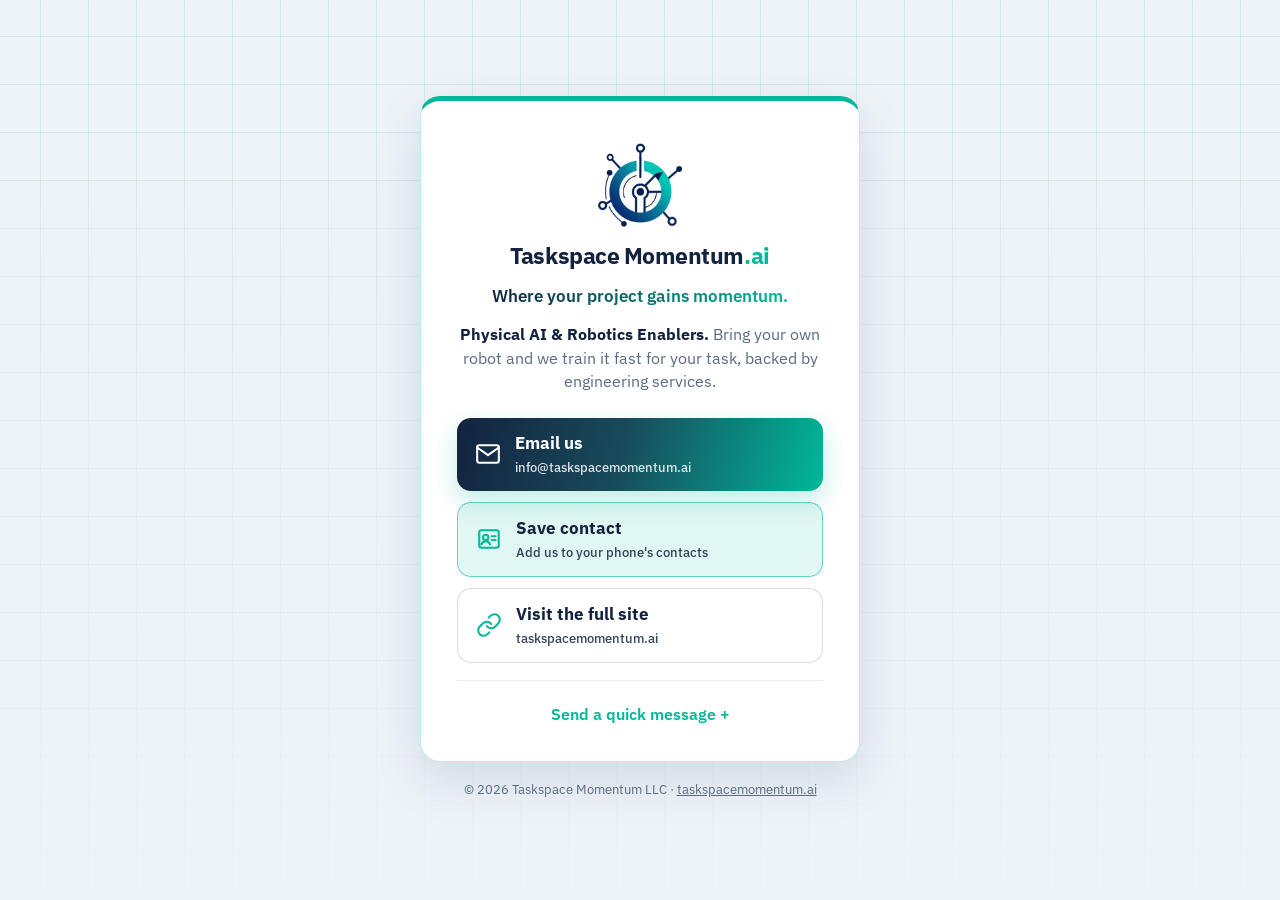
==== connect/index.html @ 2b80f9e9 "Add /connect/ QR landing page for business cards - connect/index.html: minimal mobile-first landing " ====
<!DOCTYPE html>
<html lang="en">
<head>
  <meta charset="utf-8" />
  <meta name="viewport" content="width=device-width, initial-scale=1" />
  <title>Connect | Taskspace Momentum.ai</title>
  <meta name="description" content="Contact Taskspace Momentum.ai. Physical AI &amp; Robotics Enablers: bring your own robot and we train it fast for your task, backed by engineering services. Email info@taskspacemomentum.ai." />
  <meta property="og:title" content="Connect | Taskspace Momentum.ai" />
  <meta property="og:description" content="Contact Taskspace Momentum.ai. Physical AI &amp; Robotics Enablers: bring your own robot and we train it fast for your task, backed by engineering services. Email info@taskspacemomentum.ai." />
  <meta property="og:image" content="../assets/logo-icon.png" />
  <link rel="icon" href="../assets/favicon.ico" sizes="any" />
  <link rel="icon" type="image/png" sizes="32x32" href="../assets/favicon-32.png" />
  <link rel="icon" type="image/png" sizes="64x64" href="../assets/logo-icon-64.png" />
  <link rel="apple-touch-icon" href="../assets/apple-touch-icon.png" />
  <link rel="preconnect" href="https://fonts.googleapis.com" />
  <link rel="preconnect" href="https://fonts.gstatic.com" crossorigin />
  <link href="https://fonts.googleapis.com/css2?family=IBM+Plex+Sans:wght@400;500;600;700&amp;display=swap" rel="stylesheet" />
  <link rel="stylesheet" href="../assets/site.css" />
</head>
<body class="connect-body">
  <main class="connect grid-bg">
    <div class="connect-card">
      <a class="connect-brand" href="../index.html" aria-label="Taskspace Momentum.ai home">
        <img src="../assets/logo-icon-256.png" width="88" height="88" alt="" />
        <span>Taskspace Momentum<span class="dot-ai">.ai</span></span>
      </a>
      <p class="connect-tagline">Where your project gains momentum.</p>
      <p class="connect-value"><strong>Physical AI &amp; Robotics Enablers.</strong> Bring your own robot and we train it fast for your task, backed by engineering services.</p>
      <div class="connect-actions">
        <a class="cbtn cbtn-primary" href="mailto:info@taskspacemomentum.ai"><svg viewBox="0 0 24 24" aria-hidden="true"><path d="M4 4h16c1.1 0 2 .9 2 2v12c0 1.1-.9 2-2 2H4c-1.1 0-2-.9-2-2V6c0-1.1.9-2 2-2z"/><polyline points="22,6 12,13 2,6"/></svg><span>Email us<small>info@taskspacemomentum.ai</small></span></a>
        <a class="cbtn cbtn-secondary" href="taskspace-momentum.vcf" download="Taskspace-Momentum.vcf" type="text/vcard"><svg viewBox="0 0 24 24" aria-hidden="true"><rect x="3" y="4" width="18" height="16" rx="2"/><circle cx="9" cy="10.5" r="2.5"/><path d="M5 17c.6-2 2.1-3 4-3s3.4 1 4 3"/><path d="M14.5 9.5H18M14.5 13H18"/></svg><span>Save contact<small>Add us to your phone's contacts</small></span></a>
        <a class="cbtn cbtn-ghost" href="../index.html"><svg viewBox="0 0 24 24" aria-hidden="true"><path d="M10 13a5 5 0 0 0 7.54.54l3-3a5 5 0 0 0-7.07-7.07l-1.72 1.71"/><path d="M14 11a5 5 0 0 0-7.54-.54l-3 3a5 5 0 0 0 7.07 7.07l1.71-1.71"/></svg><span>Visit the full site<small>taskspacemomentum.ai</small></span></a>
      </div>
      <details class="connect-form">
        <summary>Send a quick message</summary>
        <!-- Static site: this form opens the visitor's mail client via mailto: (same approach as the main site). -->
        <form action="mailto:info@taskspacemomentum.ai" method="post" enctype="text/plain">
          <div class="field"><label for="c-name">Name</label><input id="c-name" name="name" type="text" autocomplete="name" placeholder="Your name" required /></div>
          <div class="field"><label for="c-email">Email</label><input id="c-email" name="email" type="email" autocomplete="email" placeholder="your@email.com" required /></div>
          <div class="field"><label for="c-msg">Message</label><textarea id="c-msg" name="message" placeholder="Your robot, your task, or your engineering challenge" required></textarea></div>
          <button class="btn-submit" type="submit">Send message</button>
        </form>
      </details>
    </div>
    <p class="connect-foot">&copy; 2026 Taskspace Momentum LLC &middot; <a href="../index.html">taskspacemomentum.ai</a></p>
  </main>
</body>
</html>
---- assets/site.css ----
/* Taskspace Momentum.ai — shared site styles (index, services, products) */
:root {
  --navy: #13233f;
  --navy-deep: #0b1628;
  --teal: #00b89a;
  --teal-bright: #1ad4b0;
  --teal-soft: rgba(0, 184, 154, 0.12);
  --cyan: #7ee0ff;
  --grid: rgba(0, 184, 154, 0.18);
  --ink: #13233f;
  --muted: #5a6a80;
  --bg: #eef3f8;
  --bg-soft: #f7fafc;
  --card: #ffffff;
  --line: rgba(19, 35, 63, 0.09);
  --radius: 14px;
  --shadow: 0 18px 50px rgba(19, 35, 63, 0.12);
}
* { box-sizing: border-box; }
html { scroll-behavior: smooth; scroll-padding-top: 84px; }
body {
  margin: 0;
  font-family: "IBM Plex Sans", system-ui, -apple-system, "Segoe UI", sans-serif;
  color: var(--ink);
  background: var(--bg-soft);
  line-height: 1.55;
}
a { color: var(--teal); }
img, video { max-width: 100%; display: block; }

/* grid floor */
.grid-bg {
  background-color: var(--bg);
  background-image:
    linear-gradient(180deg, rgba(238,243,248,0.2) 0%, rgba(238,243,248,0.95) 100%),
    linear-gradient(var(--grid) 1px, transparent 1px),
    linear-gradient(90deg, var(--grid) 1px, transparent 1px);
  background-size: auto, 48px 48px, 48px 48px;
  background-position: center, center bottom, center bottom;
}

/* ---------- header ---------- */
.site-header {
  position: sticky; top: 0; z-index: 20;
  display: flex; justify-content: space-between; align-items: center; gap: 1rem;
  padding: 0.7rem 5%;
  background: rgba(255,255,255,0.94);
  backdrop-filter: blur(10px);
  border-bottom: 1px solid var(--line);
}
.brand {
  display: flex; align-items: center; gap: 0.6rem; flex-shrink: 0;
  text-decoration: none; color: var(--navy);
  font-weight: 700; font-size: 1.12rem; letter-spacing: -0.02em;
}
.brand-icon { width: 44px; height: 44px; }
.dot-ai { color: var(--teal); }
.site-nav { display: flex; flex-wrap: wrap; justify-content: flex-end; gap: 0.25rem 1.05rem; }
.site-nav a {
  text-decoration: none; color: var(--muted);
  font-size: 0.92rem; font-weight: 500; padding: 0.25rem 0;
  border-bottom: 2px solid transparent;
}
.site-nav a:hover { color: var(--navy); }
.site-nav a[aria-current="page"] { color: var(--navy); border-bottom-color: var(--teal); }
.site-nav a.nav-cta {
  color: #fff; background: var(--navy); padding: 0.35rem 0.85rem; border-radius: 8px; border: 0;
}
.site-nav a.nav-cta:hover { background: #1c3358; }
@media (max-width: 960px) {
  .site-header { flex-direction: column; align-items: flex-start; }
  .site-nav { justify-content: flex-start; overflow-x: auto; flex-wrap: nowrap; width: 100%; padding-bottom: 0.2rem; }
  .site-nav a { white-space: nowrap; }
  html { scroll-padding-top: 120px; }
}

/* ---------- hero ---------- */
.hero {
  display: grid; gap: 2.5rem; align-items: center;
  padding: 3.25rem 5% 3rem;
  grid-template-columns: 1fr 1fr;
}
@media (max-width: 900px) { .hero { grid-template-columns: 1fr; padding-top: 2.25rem; } }
.eyebrow {
  display: inline-flex; gap: 0.5rem; flex-wrap: wrap;
  text-transform: uppercase; letter-spacing: 0.08em;
  font-size: 0.74rem; font-weight: 600; color: var(--teal);
}
.hero-badge {
  display: inline-flex; align-items: center; gap: 0.5rem;
  padding: 0.35rem 0.8rem; border-radius: 999px;
  background: #fff; border: 1px solid rgba(0,184,154,0.35);
  color: var(--navy); font-size: 0.8rem; font-weight: 600;
}
.hero-badge::before { content: ""; width: 8px; height: 8px; border-radius: 50%; background: var(--teal); }
h1 {
  font-size: clamp(2.2rem, 4.6vw, 3.4rem);
  line-height: 1.1; margin: 0.9rem 0 1rem;
  letter-spacing: -0.035em; color: var(--navy);
}
.gradient-text {
  background: linear-gradient(105deg, var(--navy) 10%, var(--teal) 90%);
  -webkit-background-clip: text; background-clip: text; color: transparent;
}
.sub { font-size: 1.15rem; color: var(--muted); max-width: 37rem; margin: 0 0 0.75rem; }
.sub strong { color: var(--navy); font-weight: 600; }
.hero-points { list-style: none; padding: 0; margin: 1.1rem 0 0; display: grid; gap: 0.45rem; }
.hero-points li { position: relative; padding-left: 1.6rem; color: var(--ink); font-size: 0.98rem; }
.hero-points li::before {
  content: ""; position: absolute; left: 0; top: 0.45rem; width: 0.8rem; height: 0.8rem; border-radius: 50%;
  background: conic-gradient(from 210deg, var(--navy) 0 50%, var(--teal) 50% 100%);
}
.cta-row { display: flex; flex-wrap: wrap; gap: 0.75rem; margin-top: 1.6rem; }
.cta {
  display: inline-block; padding: 0.8rem 1.3rem; border-radius: 8px;
  text-decoration: none; font-weight: 600; font-size: 0.95rem;
}
.cta-primary {
  background: linear-gradient(105deg, var(--navy), #184a5c 45%, var(--teal));
  color: #fff; box-shadow: 0 10px 24px rgba(0,184,154,0.25);
}
.cta-secondary { background: #fff; color: var(--navy); border: 1px solid rgba(19,35,63,0.15); }

.hero-media { display: flex; justify-content: center; }
.media-card {
  position: relative; overflow: hidden; border-radius: var(--radius);
  background: #fff; box-shadow: var(--shadow);
  border: 1px solid rgba(19,35,63,0.06);
}
.hero-media { align-self: center; }
/* Full, uncropped portrait frame (448x672): element aspect matches the video and object-fit is contain. */
.hero-video-card { width: 100%; max-width: 540px; background: #d9dbe6; }
.hero-video-card video { width: 100%; height: auto; aspect-ratio: 448 / 672; object-fit: contain; background: #d9dbe6; }
@media (max-width: 900px) { .hero-video-card { max-width: 480px; } }

/* page header (inner pages) */
.page-hero { padding: 3rem 5% 2.5rem; }
.page-hero h1 { font-size: clamp(2rem, 4vw, 2.9rem); max-width: 48rem; }
.page-hero .sub { max-width: 46rem; }
.chip-nav { display: flex; flex-wrap: wrap; gap: 0.5rem; margin-top: 1.4rem; }
.chip-nav a {
  padding: 0.38rem 0.85rem; border-radius: 999px; text-decoration: none;
  background: #fff; border: 1px solid rgba(0,184,154,0.3);
  color: var(--navy); font-size: 0.84rem; font-weight: 600;
}
.chip-nav a:hover { border-color: var(--teal); }

/* strip */
.strip {
  display: flex; flex-wrap: wrap; gap: 0.6rem; padding: 1rem 5%;
  background: #fff; border-block: 1px solid rgba(19,35,63,0.06);
}
.strip span {
  padding: 0.4rem 0.85rem; border-radius: 999px;
  background: linear-gradient(180deg, #fff, var(--bg));
  border: 1px solid rgba(0,184,154,0.25);
  color: var(--navy); font-size: 0.82rem; font-weight: 600;
}

/* sections */
section { padding: 3.5rem 5%; }
.section-tag {
  display: block; margin-bottom: 0.4rem;
  text-transform: uppercase; letter-spacing: 0.08em; font-size: 0.72rem; font-weight: 700; color: var(--teal);
}
h2 { letter-spacing: -0.025em; color: var(--navy); margin: 0 0 0.75rem; font-size: 1.8rem; line-height: 1.2; }
h3 { color: var(--navy); }
.lead { color: var(--muted); max-width: 44rem; margin: 0 0 1.75rem; font-size: 1.03rem; }
.section-foot { margin-top: 1.5rem; }
.text-link { font-weight: 600; text-decoration: none; }
.text-link:hover { text-decoration: underline; }

.grid { display: grid; gap: 1.15rem; grid-template-columns: repeat(auto-fit, minmax(250px, 1fr)); }
.grid-3 { display: grid; gap: 1.15rem; grid-template-columns: repeat(3, 1fr); }
.grid-2 { display: grid; gap: 1.15rem; grid-template-columns: repeat(2, 1fr); }
@media (max-width: 1000px) { .grid-3 { grid-template-columns: repeat(2, 1fr); } }
@media (max-width: 680px) { .grid-3, .grid-2 { grid-template-columns: 1fr; } }

.card {
  background: var(--card); padding: 1.4rem 1.45rem; border-radius: var(--radius);
  border: 1px solid rgba(19,35,63,0.07); box-shadow: 0 8px 24px rgba(19,35,63,0.04);
}
.card h3 { margin: 0 0 0.45rem; font-size: 1.06rem; }
.card p { margin: 0; color: var(--muted); font-size: 0.94rem; }
.card ul { margin: 0.75rem 0 0; padding-left: 1.1rem; color: var(--muted); font-size: 0.92rem; }
.card ul li { margin: 0.2rem 0; }
.card .ico {
  width: 40px; height: 40px; border-radius: 10px; margin-bottom: 0.9rem;
  background: linear-gradient(135deg, var(--navy), var(--teal));
  display: grid; place-items: center;
}
.card .ico svg { width: 22px; height: 22px; stroke: #fff; fill: none; stroke-width: 1.8; stroke-linecap: round; stroke-linejoin: round; }

/* what-we-do tiles */
.tile { position: relative; transition: transform .15s ease, box-shadow .15s ease; }
.tile:hover { transform: translateY(-2px); box-shadow: 0 14px 34px rgba(19,35,63,0.09); }
.tile .tile-num { position: absolute; top: 1.2rem; right: 1.3rem; font-size: 0.75rem; font-weight: 700; color: rgba(19,35,63,0.25); }

.split { display: grid; gap: 2.25rem; align-items: center; grid-template-columns: 1fr 1fr; }
@media (max-width: 900px) { .split { grid-template-columns: 1fr; } }

.phases { counter-reset: step; list-style: none; padding: 0; margin: 0; }
.phases li {
  position: relative; padding: 0.9rem 0 0.9rem 3rem;
  border-bottom: 1px solid var(--line); color: var(--muted);
}
.phases li::before {
  counter-increment: step; content: counter(step);
  position: absolute; left: 0; top: 0.85rem;
  width: 1.75rem; height: 1.75rem; border-radius: 50%;
  background: linear-gradient(135deg, var(--navy), var(--teal));
  color: #fff; font-size: 0.8rem; font-weight: 700;
  display: grid; place-items: center;
}
.phases strong { color: var(--navy); }

.diagram-card { padding: 1.4rem; background: #fff; }
.diagram-card svg { width: 100%; height: auto; display: block; }
.diagram-card figcaption { font-size: 0.85rem; color: var(--muted); margin-top: 0.6rem; }

/* accelerator */
.accel-wrap { padding: 3.5rem 5%; }
.accel {
  margin: 0; padding: 2.5rem;
  background-image: linear-gradient(135deg, #fff 60%, rgba(0,184,154,0.07)); border-radius: calc(var(--radius) + 4px);
  background: #fff; border: 1px solid rgba(0,184,154,0.3); box-shadow: var(--shadow);
}
.accel-steps { list-style: none; padding: 0; margin: 1.5rem 0 0; display: grid; gap: 0.9rem; grid-template-columns: repeat(5, 1fr); counter-reset: acc; }
.accel-steps li {
  position: relative; padding: 1rem 1rem 1.05rem; border-radius: 12px;
  background: var(--bg-soft); border: 1px solid var(--line);
  font-size: 0.9rem; color: var(--muted);
}
.accel-steps li::before {
  counter-increment: acc; content: "0" counter(acc);
  display: block; font-weight: 700; color: var(--teal); font-size: 0.8rem; margin-bottom: 0.3rem;
}
.accel-steps strong { display: block; color: var(--navy); font-size: 0.98rem; margin-bottom: 0.2rem; }
@media (max-width: 1000px) { .accel-steps { grid-template-columns: repeat(2, 1fr); } }
@media (max-width: 600px) { .accel-steps { grid-template-columns: 1fr; } .accel { padding: 1.6rem; } }

/* products */
.status {
  display: inline-block; margin-bottom: 0.7rem; padding: 0.22rem 0.6rem; border-radius: 999px;
  background: var(--teal-soft); color: #00806b; font-size: 0.72rem; font-weight: 700;
  letter-spacing: 0.05em; text-transform: uppercase;
}
.product { display: flex; flex-direction: column; align-items: flex-start; }
.product > * { max-width: 100%; }
.product .product-cta { margin-top: auto; padding-top: 1rem; }
.note {
  margin-top: 1.5rem; padding: 0.9rem 1.1rem; border-left: 3px solid var(--teal);
  background: #fff; border-radius: 0 10px 10px 0; color: var(--muted); font-size: 0.9rem;
}

/* CTA band */
.cta-band {
  margin: 1rem 5% 3.5rem; padding: 2.25rem;
  border-radius: calc(var(--radius) + 4px);
  background: linear-gradient(120deg, var(--navy-deep), #163a4a 40%, #0e6b5c);
  color: #fff; box-shadow: var(--shadow);
}
.cta-band h2 { color: #fff; }
.cta-band p { color: rgba(255,255,255,0.84); max-width: 38rem; margin: 0; }
.cta-band .cta-primary { background: #fff; color: var(--navy); box-shadow: none; }
.cta-band .cta-secondary { background: transparent; color: #fff; border-color: rgba(255,255,255,0.4); }

/* ---------- contact ---------- */
.contact { padding: 4rem 5%; }
.contact-head { text-align: center; margin-bottom: 2.5rem; }
.contact-head h2 { font-size: 2.1rem; margin-bottom: 0.5rem; }
.contact-head p { color: var(--muted); margin: 0 auto; font-size: 1.08rem; }
.contact-grid {
  display: grid; gap: 1.75rem; grid-template-columns: 0.9fr 1.1fr;
  max-width: 1080px; margin: 0 auto; align-items: start;
}
@media (max-width: 860px) { .contact-grid { grid-template-columns: 1fr; } }
.contact-list { display: grid; gap: 1rem; }
.contact-item {
  display: flex; align-items: center; gap: 1rem;
  background: #fff; border: 1px solid rgba(19,35,63,0.08); border-radius: var(--radius);
  padding: 1.1rem 1.2rem; box-shadow: 0 8px 24px rgba(19,35,63,0.04);
}
.contact-ico {
  flex-shrink: 0; width: 44px; height: 44px; border-radius: 10px;
  background: var(--teal-soft); display: grid; place-items: center;
}
.contact-ico svg { width: 21px; height: 21px; stroke: var(--teal); fill: none; stroke-width: 1.9; stroke-linecap: round; stroke-linejoin: round; }
.contact-label { display: block; font-size: 0.72rem; font-weight: 700; letter-spacing: 0.08em; text-transform: uppercase; color: var(--muted); }
.contact-value { display: block; color: var(--navy); font-weight: 600; font-size: 0.98rem; word-break: break-word; text-decoration: none; }
a.contact-value:hover { color: var(--teal); }
.form-card {
  background: #fff; border: 1px solid rgba(19,35,63,0.08); border-radius: var(--radius);
  padding: 1.75rem; box-shadow: var(--shadow);
}
.field { display: grid; gap: 0.4rem; margin-bottom: 1.1rem; }
.field label { font-size: 0.88rem; font-weight: 600; color: var(--navy); }
.field input, .field textarea {
  width: 100%; font: inherit; font-size: 0.95rem; color: var(--ink);
  padding: 0.72rem 0.85rem; border-radius: 8px;
  border: 1px solid rgba(19,35,63,0.16); background: var(--bg-soft);
}
.field textarea { min-height: 150px; resize: vertical; }
.field input:focus, .field textarea:focus { outline: none; border-color: var(--teal); box-shadow: 0 0 0 3px rgba(0,184,154,0.18); background: #fff; }
.field-row { display: grid; gap: 1rem; grid-template-columns: 1fr 1fr; }
@media (max-width: 560px) { .field-row { grid-template-columns: 1fr; } }
.btn-submit {
  width: 100%; padding: 0.9rem 1rem; border: 0; border-radius: 8px; cursor: pointer;
  background: var(--navy); color: #fff; font: inherit; font-weight: 600; font-size: 1rem;
}
.btn-submit:hover { background: #1c3358; }
.form-note { margin: 0.75rem 0 0; font-size: 0.8rem; color: var(--muted); text-align: center; }

/* ---------- footer ---------- */
.site-footer { padding: 2.5rem 5% 1.5rem; font-size: 0.88rem; color: var(--muted); border-top: 1px solid var(--line); background: #fff; }
.footer-grid { display: grid; gap: 2rem; grid-template-columns: 1.5fr 0.9fr 1.1fr 1.1fr; }
@media (max-width: 960px) { .footer-grid { grid-template-columns: 1fr 1fr; } }
@media (max-width: 560px) { .footer-grid { grid-template-columns: 1fr; } }
.footer-brand { display: flex; align-items: center; gap: 0.55rem; font-weight: 700; font-size: 1.05rem; color: var(--navy); text-decoration: none; }
.footer-brand img { width: 36px; height: 36px; }
.footer-tagline { margin: 0.6rem 0 0.3rem; color: var(--navy); font-weight: 600; }
.site-footer h4 { margin: 0 0 0.6rem; color: var(--navy); font-size: 0.8rem; text-transform: uppercase; letter-spacing: 0.08em; }
.site-footer ul { list-style: none; padding: 0; margin: 0; display: grid; gap: 0.35rem; }
.site-footer ul a { color: var(--muted); text-decoration: none; }
.site-footer ul a:hover { color: var(--teal); }
.footer-legal { margin-top: 2rem; padding-top: 1.1rem; border-top: 1px solid var(--line); display: flex; flex-wrap: wrap; gap: 0.75rem; justify-content: space-between; font-size: 0.82rem; }

/* what-we-do cards (structure ported from the original repo: icon left, body right) */
.svc-card { display: flex; gap: 1.1rem; align-items: flex-start; position: relative; overflow: hidden; transition: transform .15s ease, box-shadow .15s ease; }
.svc-card::before { content: ""; position: absolute; top: 0; left: 0; right: 0; height: 3px; background: linear-gradient(90deg, var(--navy), var(--teal)); opacity: 0; transition: opacity .15s ease; }
.svc-card:hover { transform: translateY(-3px); box-shadow: 0 14px 34px rgba(19,35,63,0.09); }
.svc-card:hover::before { opacity: 1; }
.svc-ico { flex-shrink: 0; width: 44px; height: 44px; border-radius: 10px; display: grid; place-items: center; background: var(--bg-soft); border: 1px solid var(--line); color: var(--teal); }
.svc-card:hover .svc-ico { background: var(--navy); color: var(--teal-bright); border-color: var(--navy); }
.svc-ico svg { width: 22px; height: 22px; stroke: currentColor; fill: none; stroke-width: 1.6; stroke-linecap: round; stroke-linejoin: round; }

/* accelerator extras */
.accel-badge { display: inline-flex; align-items: center; gap: 0.45rem; margin-bottom: 0.9rem; padding: 0.35rem 0.85rem; border-radius: 999px; background: var(--navy); color: #fff; font-size: 0.74rem; font-weight: 700; letter-spacing: 0.06em; text-transform: uppercase; }
.accel-badge svg { width: 16px; height: 16px; stroke: var(--teal-bright); fill: none; stroke-width: 1.8; stroke-linecap: round; stroke-linejoin: round; }
.accel .lead { max-width: 52rem; }
.accel-more { margin: 1.25rem 0 0; color: var(--muted); font-size: 0.95rem; }
.accel-note { margin: 0.9rem 0 0; color: var(--muted); font-size: 0.82rem; }

/* standards (ported 'reg-card') */
.reg-standard { display: inline-block; margin-bottom: 0.8rem; padding: 0.25rem 0.6rem; border-radius: 6px; background: var(--navy); color: #fff; font-size: 0.75rem; font-weight: 700; letter-spacing: 0.03em; }
.reg-card-highlight { border-color: rgba(0,184,154,0.45); background: linear-gradient(160deg, #fff 55%, rgba(0,184,154,0.08)); }
.reg-card-highlight .reg-standard { background: var(--teal); }

/* focus areas (ported 'tech-category') */
.tech-cat { border-left: 4px solid var(--navy); transition: transform .15s ease, border-left-color .15s ease; }
.tech-cat:hover { transform: translateX(3px); border-left-color: var(--teal); }
.tech-cat ul { list-style: none; padding: 0; margin: 0.6rem 0 0; }
.tech-cat li { padding: 0.45rem 0; border-bottom: 1px solid var(--line); }
.tech-cat li:last-child { border-bottom: 0; }

.product-for { margin: 0.9rem 0 0 !important; font-size: 0.74rem !important; font-weight: 700; letter-spacing: 0.07em; text-transform: uppercase; color: var(--navy) !important; }
.product ul { margin-top: 0.35rem; }
.card ul strong { color: var(--navy); }

/* merged Safety-Critical V&V section */
.subsection { margin-top: 3rem; padding-top: 2.5rem; border-top: 1px solid var(--line); }
.sub-h { font-size: 1.45rem; letter-spacing: -0.02em; margin: 0 0 0.75rem; line-height: 1.25; }


/* accelerator BYOR line */
.byor-inline { margin: 1.25rem 0 0; padding: 0.85rem 1.1rem; border-radius: 10px; background: var(--teal-soft); border: 1px solid rgba(0,184,154,0.3); color: var(--ink); font-size: 0.95rem; }
.byor-inline strong { color: var(--navy); }

/* featured product */
.product-featured { display: grid; grid-template-columns: 1.25fr 1fr; gap: 2rem; padding: 2rem; border: 1px solid rgba(0,184,154,0.45); background: linear-gradient(135deg, #fff 55%, rgba(0,184,154,0.09)); box-shadow: var(--shadow); }
@media (max-width: 900px) { .product-featured { grid-template-columns: 1fr; } }
.pf-badge { display: inline-block; margin-bottom: 0.9rem; padding: 0.25rem 0.7rem; border-radius: 999px; background: var(--navy); color: #fff; font-size: 0.72rem; font-weight: 700; letter-spacing: 0.06em; text-transform: uppercase; }
.pf-title { display: flex; align-items: center; gap: 0.85rem; }
.pf-title .ico { margin: 0; }
.pf-title h3 { margin: 0; font-size: 1.45rem; letter-spacing: -0.02em; }
.pf-lead { margin: 0.9rem 0 0 !important; font-size: 1rem !important; color: var(--muted); }
.pf-points { list-style: none; padding: 0 !important; margin: 0 !important; display: grid; gap: 0.75rem; align-content: center; }
.pf-points li { padding: 0.8rem 1rem; border-radius: 10px; background: #fff; border: 1px solid var(--line); border-left: 3px solid var(--teal); font-size: 0.9rem; color: var(--muted); margin: 0 !important; }
.pf-points strong { display: block; color: var(--navy); font-size: 0.97rem; margin-bottom: 0.15rem; }

/* BYOR highlight block */
.byor-wrap { padding: 1rem 5% 2.5rem; }
.byor {
  padding: 2.5rem; border-radius: calc(var(--radius) + 4px); color: #fff; box-shadow: var(--shadow);
  background: radial-gradient(circle at 85% 15%, rgba(26,212,176,0.35), transparent 45%), linear-gradient(120deg, var(--navy-deep), #13233f 45%, #0e6b5c);
  border: 1px solid rgba(26,212,176,0.4);
}
.byor-badge { display: inline-flex; align-items: center; gap: 0.45rem; padding: 0.35rem 0.85rem; border-radius: 999px; background: var(--teal); color: var(--navy-deep); font-size: 0.75rem; font-weight: 700; letter-spacing: 0.06em; text-transform: uppercase; }
.byor-badge svg { width: 16px; height: 16px; stroke: var(--navy-deep); fill: none; stroke-width: 1.9; stroke-linecap: round; stroke-linejoin: round; }
.byor h2 { color: #fff; font-size: 2rem; margin: 0.9rem 0 0.75rem; max-width: 46rem; }
.byor-head p { color: rgba(255,255,255,0.85); max-width: 50rem; margin: 0; font-size: 1.05rem; }
.byor-steps { list-style: none; padding: 0; margin: 1.75rem 0 0; display: grid; gap: 0.9rem; grid-template-columns: repeat(4, 1fr); counter-reset: by; }
.byor-steps li { padding: 1rem 1.05rem; border-radius: 12px; background: rgba(255,255,255,0.07); border: 1px solid rgba(255,255,255,0.16); color: rgba(255,255,255,0.8); font-size: 0.9rem; }
.byor-steps li::before { counter-increment: by; content: "0" counter(by); display: block; color: var(--teal-bright); font-weight: 700; font-size: 0.8rem; margin-bottom: 0.3rem; }
.byor-steps strong { display: block; color: #fff; font-size: 1rem; margin-bottom: 0.2rem; }
@media (max-width: 900px) { .byor-steps { grid-template-columns: repeat(2, 1fr); } }
@media (max-width: 560px) { .byor-steps { grid-template-columns: 1fr; } .byor { padding: 1.6rem; } .byor h2 { font-size: 1.6rem; } }
.cta-light { background: #fff; color: var(--navy); }
.cta-ghost { background: transparent; color: #fff; border: 1px solid rgba(255,255,255,0.45); }

/* contact extras */
.contact-text { display: block; color: var(--ink); font-size: 0.92rem; }
.footer-email { color: var(--teal); font-weight: 600; text-decoration: none; }

.vmodel-wrap { max-width: 920px; margin: 0 auto; }
.footer-legal { justify-content: flex-start; }

/* ---------- featured accelerator (site highlight) ---------- */
.af-wrap { padding: 3rem 5% 3.25rem; background: var(--bg-soft); }
.af {
  padding: 2.75rem; border-radius: calc(var(--radius) + 6px); color: #fff; box-shadow: 0 24px 60px rgba(11,22,40,0.28);
  background: radial-gradient(circle at 88% 8%, rgba(26,212,176,0.32), transparent 42%), radial-gradient(circle at 6% 100%, rgba(26,212,176,0.16), transparent 40%), linear-gradient(125deg, var(--navy-deep), #13233f 50%, #0e5f53);
  border: 1px solid rgba(26,212,176,0.45);
}
.af-top { display: grid; grid-template-columns: 1.35fr 1fr; gap: 2.25rem; align-items: start; }
@media (max-width: 960px) { .af-top { grid-template-columns: 1fr; } }
.af-badge { display: inline-flex; align-items: center; gap: 0.45rem; padding: 0.38rem 0.9rem; border-radius: 999px; background: var(--teal); color: var(--navy-deep); font-size: 0.76rem; font-weight: 700; letter-spacing: 0.06em; text-transform: uppercase; }
.af-badge svg { width: 16px; height: 16px; stroke: var(--navy-deep); fill: none; stroke-width: 1.9; stroke-linecap: round; stroke-linejoin: round; }
.af-name { margin: 1.1rem 0 0.35rem; color: var(--teal-bright); font-weight: 700; font-size: 1.05rem; letter-spacing: 0.01em; }
.af h2 { color: #fff; font-size: clamp(1.8rem, 3.3vw, 2.55rem); line-height: 1.12; letter-spacing: -0.03em; margin: 0 0 0.9rem; max-width: 40rem; }
.af-lead { color: rgba(255,255,255,0.86); font-size: 1.06rem; margin: 0; max-width: 42rem; }
.af-side { padding: 1.4rem; border-radius: 14px; background: rgba(255,255,255,0.07); border: 1px solid rgba(255,255,255,0.16); }
.af-side-h, .af-steps-h { margin: 0 0 0.8rem; font-size: 0.74rem; font-weight: 700; letter-spacing: 0.08em; text-transform: uppercase; color: var(--teal-bright); }
.af-spec { list-style: none; padding: 0; margin: 0; display: grid; gap: 0.7rem; }
.af-spec li { display: flex; gap: 0.8rem; align-items: flex-start; }
.af-spec svg, .af-hub svg { flex-shrink: 0; width: 36px; height: 36px; padding: 7px; border-radius: 9px; background: rgba(26,212,176,0.16); stroke: var(--teal-bright); fill: none; stroke-width: 1.8; stroke-linecap: round; stroke-linejoin: round; }
.af-spec strong, .af-hub strong { display: block; color: #fff; font-size: 0.98rem; }
.af-spec span, .af-hub span { display: block; color: rgba(255,255,255,0.75); font-size: 0.88rem; }
.af-hub { display: flex; gap: 0.8rem; align-items: center; margin-top: 1.1rem; padding: 0.85rem 0.95rem; border-radius: 11px; text-decoration: none; background: rgba(255,255,255,0.95); }
.af-hub svg { background: linear-gradient(135deg, var(--navy), var(--teal)); stroke: #fff; }
.af-hub strong { color: var(--navy); }
.af-hub span { color: var(--teal); font-weight: 600; }
.af-hub:hover { background: #fff; }
.af-steps-h { margin-top: 2.1rem; }
.af-steps { list-style: none; padding: 0; margin: 0; display: grid; gap: 0.9rem; grid-template-columns: repeat(5, 1fr); counter-reset: af; }
.af-steps li { position: relative; padding: 1rem 1.05rem 1.1rem; border-radius: 12px; background: rgba(255,255,255,0.07); border: 1px solid rgba(255,255,255,0.16); color: rgba(255,255,255,0.78); font-size: 0.9rem; }
.af-steps li::before { counter-increment: af; content: "0" counter(af); display: block; color: var(--teal-bright); font-weight: 700; font-size: 0.8rem; margin-bottom: 0.3rem; }
.af-steps li:not(:last-child)::after { content: ""; position: absolute; top: 50%; right: -0.72rem; width: 0.55rem; height: 0.55rem; border-top: 2px solid var(--teal-bright); border-right: 2px solid var(--teal-bright); transform: translateY(-50%) rotate(45deg); }
.af-steps strong { display: block; color: #fff; font-size: 1rem; margin-bottom: 0.2rem; }
.af-loop { margin: 0.95rem 0 0; color: var(--teal-bright); font-weight: 600; font-size: 0.95rem; }
.af-loop span { font-size: 1.15rem; margin-right: 0.25rem; }
.af-note { margin: 0.5rem 0 0; color: rgba(255,255,255,0.6); font-size: 0.82rem; }
.af .cta-row { margin-top: 1.5rem; }
@media (max-width: 1000px) { .af-steps { grid-template-columns: repeat(2, 1fr); } .af-steps li::after { display: none; } }
@media (max-width: 600px) { .af { padding: 1.6rem; } .af-steps { grid-template-columns: 1fr; } }

/* BYOR, light variant (sits next to the dark accelerator block) */
.byor-light { color: var(--ink); background: linear-gradient(120deg, #ffffff 35%, rgba(0,184,154,0.16)); border: 2px solid var(--teal); }
.byor-light h2 { color: var(--navy); }
.byor-light .byor-head p { color: var(--muted); }
.byor-light .byor-steps li { background: #fff; border: 1px solid rgba(0,184,154,0.35); color: var(--muted); }
.byor-light .byor-steps li::before { color: var(--teal); }
.byor-light .byor-steps strong { color: var(--navy); }

/* services: "supports the accelerator and enablers" */
.support-note { max-width: 46rem; margin: 1rem 0 0; padding: 0.85rem 1.1rem; border-radius: 10px; background: #fff; border: 1px solid rgba(0,184,154,0.35); border-left: 4px solid var(--teal); color: var(--muted); font-size: 0.97rem; }
.support-note strong { color: var(--navy); }
.support-card, .enabler-tile { text-decoration: none; display: block; }
.support-card .text-link { display: inline-block; margin-top: 0.8rem; }
.supports { padding-top: 2.75rem; padding-bottom: 2.75rem; }

/* Agile V-Model (round 5) */
.agile-block { margin-top: 2.75rem; padding-top: 2.25rem; border-top: 1px solid var(--line); }
.agile-block .lead { max-width: 52rem; }
.agile-wrap { max-width: 1180px; margin: 0 auto; }
.agile-card { padding: 1rem; }
.agile-scroll { overflow-x: auto; -webkit-overflow-scrolling: touch; }
.agile-scroll svg { width: 100%; height: auto; display: block; }
.agile-hint { display: none; margin: 0 0 0.6rem; font-size: 0.82rem; color: var(--muted); }
@media (max-width: 760px) { .agile-scroll svg { min-width: 760px; } .agile-hint { display: block; } }
.agile-teaser { display: grid; grid-template-columns: 1.15fr 1fr; gap: 1.5rem; align-items: center; margin-top: 1.5rem; text-decoration: none; padding: 1.1rem; }
.agile-teaser img { width: 100%; height: auto; border-radius: 10px; border: 1px solid var(--line); }
.agile-teaser h3 { font-size: 1.25rem; margin: 0 0 0.5rem; }
.agile-teaser .text-link { display: inline-block; margin-top: 0.8rem; }
.agile-teaser:hover { box-shadow: 0 14px 34px rgba(19,35,63,0.1); }
@media (max-width: 800px) { .agile-teaser { grid-template-columns: 1fr; } }

/* Digital twins & rapid prototyping (round 6) */
.dt-band { background: linear-gradient(180deg, #ffffff 0%, rgba(0,184,154,0.07) 100%); border-block: 1px solid rgba(0,184,154,0.18); }
.dt-grid { display: grid; grid-template-columns: 1fr 1fr; gap: 1.25rem; }
@media (max-width: 900px) { .dt-grid { grid-template-columns: 1fr; } }
.dt-card { padding: 1.6rem 1.65rem; border: 1px solid rgba(0,184,154,0.35); border-top: 4px solid var(--teal); box-shadow: var(--shadow); }
.dt-head { display: flex; align-items: center; gap: 0.85rem; margin-bottom: 0.8rem; }
.dt-head .ico { margin: 0; flex-shrink: 0; }
.dt-card h3 { margin: 0; font-size: 1.2rem; line-height: 1.3; }
.flow { list-style: none; padding: 0 !important; margin: 1.1rem 0 0 !important; display: grid; grid-template-columns: repeat(4, 1fr); gap: 0.7rem; }
.flow li { position: relative; margin: 0 !important; padding: 0.7rem 0.75rem 0.75rem; border-radius: 10px; background: linear-gradient(180deg, #fff, #eefaf7); border: 1px solid rgba(0,184,154,0.35); font-size: 0.82rem; color: var(--muted); line-height: 1.35; }
.flow li:not(:last-child)::after { content: ""; position: absolute; top: 50%; right: -0.55rem; width: 0.45rem; height: 0.45rem; border-top: 2px solid var(--teal); border-right: 2px solid var(--teal); transform: translateY(-50%) rotate(45deg); }
.flow-n { display: inline-grid; place-items: center; width: 1.35rem; height: 1.35rem; border-radius: 50%; background: linear-gradient(135deg, var(--navy), var(--teal)); color: #fff; font-size: 0.72rem; font-weight: 700; margin-bottom: 0.35rem; }
.flow strong { display: block; color: var(--navy); font-size: 0.9rem; margin-bottom: 0.15rem; }
.flow span:not(.flow-n) { display: block; }
.flow-loop { margin: 0.65rem 0 0 !important; color: #00806b !important; font-weight: 600; font-size: 0.86rem !important; }
.flow-loop span { margin-right: 0.2rem; }
.dt-used { margin-top: 0.9rem !important; font-size: 0.88rem !important; }
.dt-used strong { color: var(--navy); margin-right: 0.35rem; text-transform: uppercase; font-size: 0.72rem; letter-spacing: 0.08em; }
.dt-list { margin-top: 0.75rem !important; }
.dt-together { max-width: 60rem; margin: 1.25rem 0 0; padding: 0.9rem 1.15rem; border-radius: 10px; background: #fff; border: 1px solid rgba(0,184,154,0.35); border-left: 4px solid var(--teal); color: var(--muted); }
.dt-together strong { color: var(--navy); }
.af-link { color: var(--teal-bright); font-weight: 600; }
@media (max-width: 1100px) and (min-width: 901px) { .flow { grid-template-columns: repeat(2, 1fr); } .flow li:nth-child(2)::after { display: none; } }
@media (max-width: 560px) { .flow { grid-template-columns: repeat(2, 1fr); } .flow li:nth-child(2)::after { display: none; } }

/* ---------- connect/ (QR landing page, mobile-first) ---------- */
.connect-body { background: var(--bg); }
.connect { min-height: 100vh; min-height: 100svh; display: flex; flex-direction: column; align-items: center; justify-content: center; padding: 1.25rem 1rem 1.5rem; }
.connect-card { width: 100%; max-width: 440px; background: #fff; border-radius: 20px; padding: 2rem 1.35rem 1.5rem; box-shadow: var(--shadow); border: 1px solid rgba(0,184,154,0.25); border-top: 5px solid var(--teal); text-align: center; }
.connect-brand { display: inline-flex; flex-direction: column; align-items: center; gap: 0.55rem; text-decoration: none; color: var(--navy); font-weight: 700; font-size: 1.45rem; letter-spacing: -0.02em; }
.connect-brand img { width: 88px; height: 88px; }
.connect-tagline { margin: 0.55rem 0 0; font-weight: 600; font-size: 1.05rem; background: linear-gradient(105deg, var(--navy) 10%, var(--teal) 90%); -webkit-background-clip: text; background-clip: text; color: transparent; }
.connect-value { margin: 0.9rem 0 0; color: var(--muted); font-size: 0.98rem; line-height: 1.5; }
.connect-value strong { color: var(--navy); }
.connect-actions { display: grid; gap: 0.7rem; margin-top: 1.5rem; }
.cbtn { display: flex; align-items: center; gap: 0.9rem; min-height: 64px; padding: 0.75rem 1.1rem; border-radius: 14px; text-decoration: none; text-align: left; font-weight: 700; font-size: 1.08rem; -webkit-tap-highlight-color: transparent; transition: transform .1s ease; }
.cbtn:active { transform: scale(0.98); }
.cbtn svg { flex-shrink: 0; width: 26px; height: 26px; fill: none; stroke: currentColor; stroke-width: 1.9; stroke-linecap: round; stroke-linejoin: round; }
.cbtn small { display: block; font-weight: 500; font-size: 0.82rem; opacity: 0.85; margin-top: 0.1rem; }
.cbtn-primary { color: #fff; background: linear-gradient(105deg, var(--navy), #184a5c 45%, var(--teal)); box-shadow: 0 10px 24px rgba(0,184,154,0.25); }
.cbtn-secondary { color: var(--navy); background: var(--teal-soft); border: 1.5px solid rgba(0,184,154,0.55); }
.cbtn-secondary svg { stroke: var(--teal); }
.cbtn-ghost { color: var(--navy); background: #fff; border: 1.5px solid rgba(19,35,63,0.15); }
.cbtn-ghost svg { stroke: var(--teal); }
.connect-form { margin-top: 1.1rem; text-align: left; border-top: 1px solid var(--line); padding-top: 0.9rem; }
.connect-form summary { cursor: pointer; font-weight: 600; color: var(--teal); text-align: center; list-style: none; padding: 0.4rem; }
.connect-form summary::-webkit-details-marker { display: none; }
.connect-form summary::after { content: " +"; }
.connect-form[open] summary::after { content: " \2212"; }
.connect-form form { margin-top: 0.6rem; }
.connect-form textarea { min-height: 110px; }
.connect-foot { margin: 1.1rem 0 0; font-size: 0.8rem; color: var(--muted); text-align: center; }
.connect-foot a { color: var(--muted); }
@media (min-width: 700px) { .connect-card { padding: 2.5rem 2.25rem 1.75rem; } }
.connect-form input, .connect-form textarea { font-size: 16px; } /* prevents iOS focus zoom */
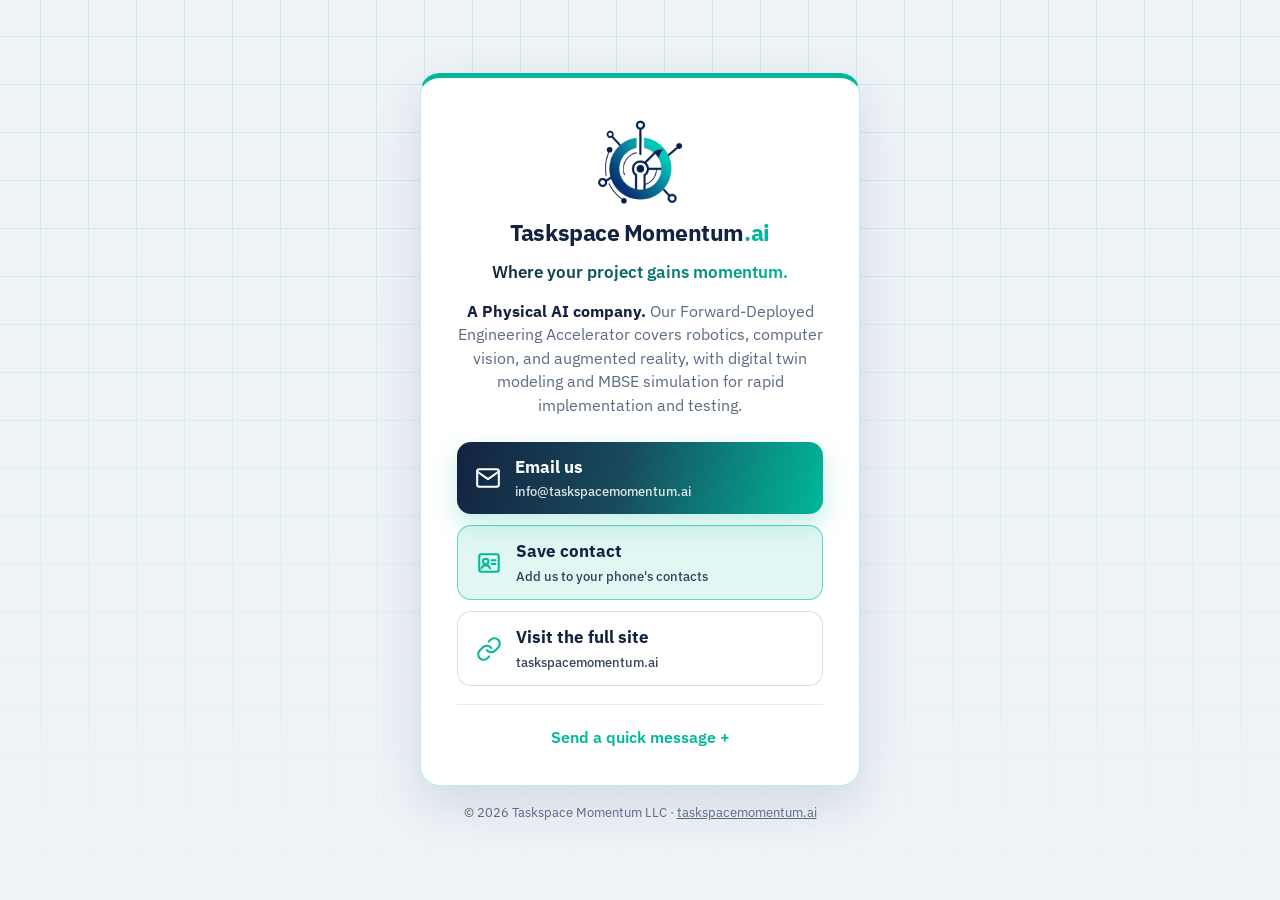
==== commit 44da6a70: "Reposition as a Physical AI company led by the Forward-Deployed Engineering Accelerator - Hero: Task" ====
--- a/connect/index.html
+++ b/connect/index.html
@@ -4,9 +4,9 @@
   <meta charset="utf-8" />
   <meta name="viewport" content="width=device-width, initial-scale=1" />
   <title>Connect | Taskspace Momentum.ai</title>
-  <meta name="description" content="Contact Taskspace Momentum.ai. Physical AI &amp; Robotics Enablers: bring your own robot and we train it fast for your task, backed by engineering services. Email info@taskspacemomentum.ai." />
+  <meta name="description" content="Contact Taskspace Momentum.ai, a Physical AI company. Our Forward-Deployed Engineering Accelerator covers robotics, computer vision, and augmented reality. Email info@taskspacemomentum.ai." />
   <meta property="og:title" content="Connect | Taskspace Momentum.ai" />
-  <meta property="og:description" content="Contact Taskspace Momentum.ai. Physical AI &amp; Robotics Enablers: bring your own robot and we train it fast for your task, backed by engineering services. Email info@taskspacemomentum.ai." />
+  <meta property="og:description" content="Contact Taskspace Momentum.ai, a Physical AI company. Our Forward-Deployed Engineering Accelerator covers robotics, computer vision, and augmented reality. Email info@taskspacemomentum.ai." />
   <meta property="og:image" content="../assets/logo-icon.png" />
   <link rel="icon" href="../assets/favicon.ico" sizes="any" />
   <link rel="icon" type="image/png" sizes="32x32" href="../assets/favicon-32.png" />
@@ -25,7 +25,7 @@
         <span>Taskspace Momentum<span class="dot-ai">.ai</span></span>
       </a>
       <p class="connect-tagline">Where your project gains momentum.</p>
-      <p class="connect-value"><strong>Physical AI &amp; Robotics Enablers.</strong> Bring your own robot and we train it fast for your task, backed by engineering services.</p>
+      <p class="connect-value"><strong>A Physical AI company.</strong> Our Forward-Deployed Engineering Accelerator covers robotics, computer vision, and augmented reality, with digital twin modeling and MBSE simulation for rapid implementation and testing.</p>
       <div class="connect-actions">
         <a class="cbtn cbtn-primary" href="mailto:info@taskspacemomentum.ai"><svg viewBox="0 0 24 24" aria-hidden="true"><path d="M4 4h16c1.1 0 2 .9 2 2v12c0 1.1-.9 2-2 2H4c-1.1 0-2-.9-2-2V6c0-1.1.9-2 2-2z"/><polyline points="22,6 12,13 2,6"/></svg><span>Email us<small>info@taskspacemomentum.ai</small></span></a>
         <a class="cbtn cbtn-secondary" href="taskspace-momentum.vcf" download="Taskspace-Momentum.vcf" type="text/vcard"><svg viewBox="0 0 24 24" aria-hidden="true"><rect x="3" y="4" width="18" height="16" rx="2"/><circle cx="9" cy="10.5" r="2.5"/><path d="M5 17c.6-2 2.1-3 4-3s3.4 1 4 3"/><path d="M14.5 9.5H18M14.5 13H18"/></svg><span>Save contact<small>Add us to your phone's contacts</small></span></a>
--- a/assets/site.css
+++ b/assets/site.css
@@ -530,3 +530,17 @@
 .connect-foot a { color: var(--muted); }
 @media (min-width: 700px) { .connect-card { padding: 2.5rem 2.25rem 1.75rem; } }
 .connect-form input, .connect-form textarea { font-size: 16px; } /* prevents iOS focus zoom */
+
+/* ---------- FDE Accelerator tracks + tools (2026-10-17) ---------- */
+.fde-tracks { list-style: none; padding: 0; margin: 0; display: grid; gap: 1rem; grid-template-columns: repeat(3, 1fr); }
+@media (max-width: 960px) { .fde-tracks { grid-template-columns: 1fr; } }
+.fde-track { padding: 1.25rem 1.3rem 1.3rem; border-radius: 14px; background: rgba(255,255,255,0.07); border: 1px solid rgba(255,255,255,0.18); border-top: 3px solid var(--teal-bright); }
+.fde-ico svg { width: 40px; height: 40px; padding: 8px; border-radius: 10px; background: rgba(26,212,176,0.16); stroke: var(--teal-bright); fill: none; stroke-width: 1.8; stroke-linecap: round; stroke-linejoin: round; }
+.fde-track h3 { color: #fff; font-size: 1.2rem; margin: 0.7rem 0 0.35rem; }
+.fde-track p { color: rgba(255,255,255,0.8); font-size: 0.93rem; margin: 0; }
+.fde-track ul { margin: 0.7rem 0 0.8rem; padding-left: 1.1rem; color: rgba(255,255,255,0.75); font-size: 0.88rem; }
+.fde-track ul li { margin: 0.2rem 0; }
+.fde-track .af-link { font-size: 0.9rem; text-decoration: none; }
+.tools-loop { margin-top: 1.25rem; padding: 1.3rem 1.4rem; border: 1px solid rgba(0,184,154,0.35); }
+.tools-loop-h { color: var(--teal) !important; margin: 0 !important; }
+#tools .dt-card ul { margin-top: 0.8rem; }
